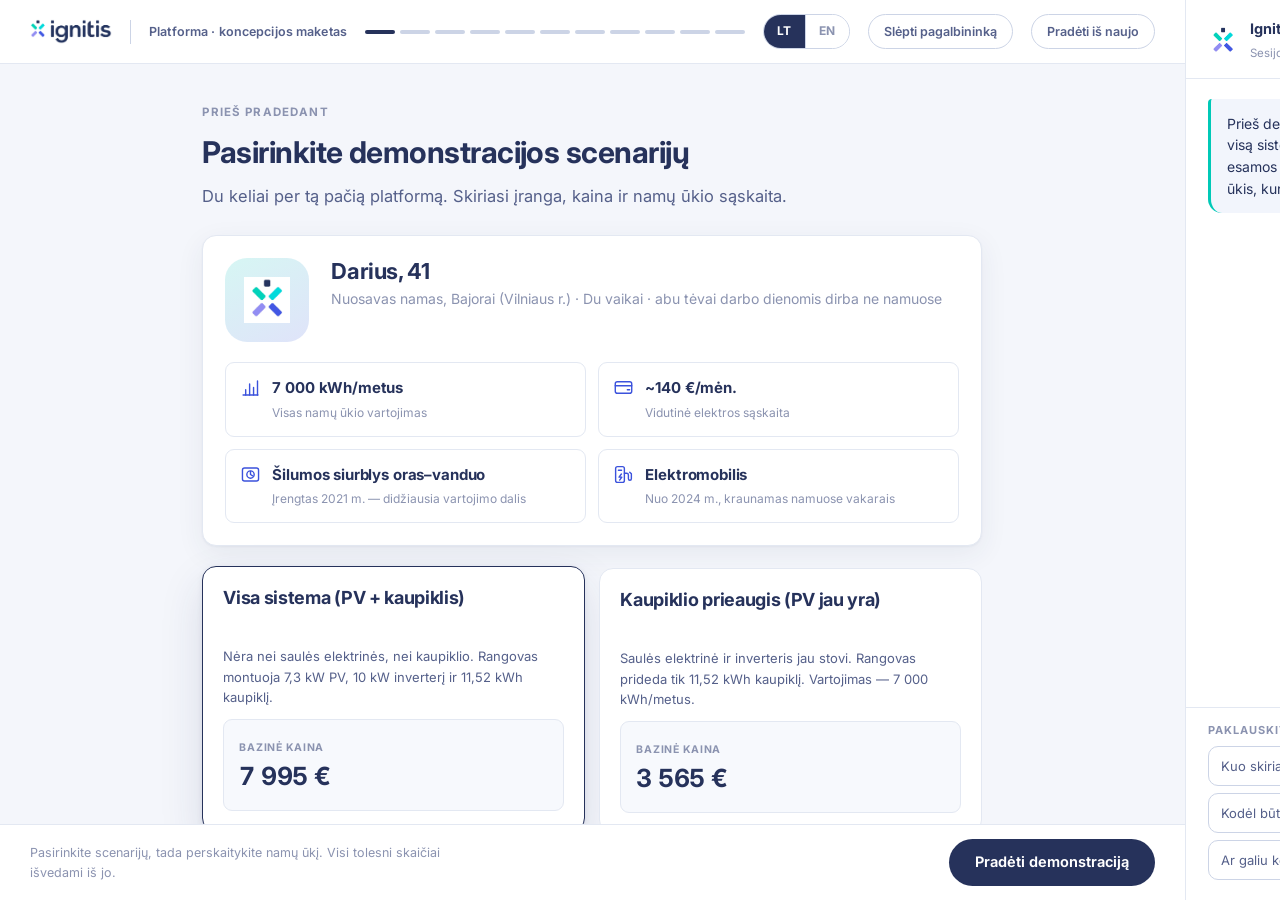
==== platform.html @ 2cd1658f "Drop remaining half-split % copy from the six-month bill screen Ignitis offer-summary rows already s" ====
<!doctype html>
<html lang="lt">
<head>
<meta charset="utf-8">
<meta name="viewport" content="width=device-width, initial-scale=1">
<title>Ignitis platforma — kaupiklis be pradinio įnašo (maketas)</title>
<link rel="icon" href="assets/ignitis-mark.png">
<link rel="preconnect" href="https://fonts.googleapis.com">
<link rel="preconnect" href="https://fonts.gstatic.com" crossorigin>
<link href="https://fonts.googleapis.com/css2?family=Inter:wght@400;500;600;700&display=swap" rel="stylesheet">
<link rel="stylesheet" href="css/styles.css?v=5">
<link rel="stylesheet" href="css/platform.css?v=5">
</head>
<body>

<div class="app" id="app">

  <header class="topbar">
    <img src="assets/ignitis-logo.png" alt="Ignitis">
    <div class="brandrule"></div>
    <div class="brandtag" id="brandtag">Platforma · koncepcijos maketas</div>
    <nav class="steps" id="steps" aria-label="Eiga"></nav>
    <div class="langswitch" id="langswitch" role="group" aria-label="Kalba">
      <button class="langbtn on" data-lang="lt">LT</button>
      <button class="langbtn" data-lang="en">EN</button>
    </div>
    <button class="topbtn" id="railBtn">Slėpti pagalbininką</button>
    <button class="topbtn" id="resetBtn">Pradėti iš naujo</button>
  </header>

  <main class="stage" id="stage"></main>

  <footer class="footbar">
    <div class="footnote" id="footnote"></div>
    <button class="btn ghost" id="backBtn">Atgal</button>
    <button class="btn" id="nextBtn">Tęsti</button>
  </footer>

  <aside class="rail">
    <div class="railhead">
      <img src="assets/ignitis-mark.png" alt="">
      <div><b id="agentName">Ignitis pagalbininkas</b><span id="agentRole"></span></div>
    </div>
    <div class="railbody" id="railBody"></div>
    <div class="asks" id="asks"></div>
  </aside>

</div>

<script src="js/platform-model.js?v=8"></script>
<script src="js/platform-app.js?v=11"></script>
</body>
</html>
---- css/styles.css ----
/* Ignitis brand palette sampled from the supplied logo files. */
:root {
  --navy: #26325b;
  --navy-deep: #1b2444;
  --navy-70: #55608a;
  --navy-45: #8b93b0;
  --teal: #00c9b7;
  --cyan: #0fd3de;
  --peri: #8b85ee;
  --blue: #3b52dc;

  --bg: #f4f6fb;
  --surface: #ffffff;
  --line: #e3e8f2;
  --line-strong: #ccd4e6;
  --ok: #0b9a72;
  --warn: #c2762a;
  --bad: #c2453f;

  --radius: 14px;
  --radius-sm: 9px;
  --shadow: 0 1px 2px rgba(38, 50, 91, .05), 0 8px 28px rgba(38, 50, 91, .07);
  --shadow-lift: 0 2px 6px rgba(38, 50, 91, .08), 0 18px 44px rgba(38, 50, 91, .13);
  --rail: 372px;
}

* { box-sizing: border-box; }

html, body { height: 100%; }

body {
  margin: 0;
  background: var(--bg);
  color: var(--navy);
  font-family: "Inter", "Segoe UI", system-ui, -apple-system, sans-serif;
  font-size: 15px;
  line-height: 1.55;
  -webkit-font-smoothing: antialiased;
}

h1, h2, h3, h4 { margin: 0; line-height: 1.2; letter-spacing: -.018em; font-weight: 700; }
h1 { font-size: 30px; }
h2 { font-size: 22px; }
h3 { font-size: 17px; }
p { margin: 0 0 12px; }
p:last-child { margin-bottom: 0; }
strong { font-weight: 650; }
button { font: inherit; color: inherit; }

.mono { font-variant-numeric: tabular-nums; }

/* ---------- shell ---------- */

.app {
  display: grid;
  grid-template-columns: 1fr var(--rail);
  grid-template-rows: 64px 1fr 76px;
  grid-template-areas: "top rail" "stage rail" "foot rail";
  height: 100vh;
}
.app.rail-hidden { grid-template-columns: 1fr 0; }
.app.rail-hidden .rail { display: none; }

/* ---------- top bar ---------- */

.topbar {
  grid-area: top;
  display: flex;
  align-items: center;
  gap: 22px;
  padding: 0 30px;
  background: var(--surface);
  border-bottom: 1px solid var(--line);
  z-index: 5;
}
.topbar img { height: 25px; display: block; }
.brandrule { width: 1px; height: 24px; background: var(--line-strong); }
.brandtag { font-size: 12.5px; font-weight: 600; color: var(--navy-70); letter-spacing: .01em; }

.steps { display: flex; gap: 5px; margin-left: auto; }
.step {
  width: 30px; height: 4px; border-radius: 3px;
  background: var(--line-strong); border: 0; padding: 0; cursor: pointer;
  transition: background .18s;
}
.step:hover { background: var(--navy-45); }
.step.done { background: var(--teal); }
.step.active { background: var(--navy); }

.topbtn {
  border: 1px solid var(--line-strong); background: var(--surface);
  border-radius: 999px; padding: 7px 15px; font-size: 12.5px; font-weight: 600;
  cursor: pointer; color: var(--navy-70); white-space: nowrap;
}
.topbtn:hover { border-color: var(--navy-45); color: var(--navy); }
.topbtn.on { background: var(--navy); border-color: var(--navy); color: #fff; }

/* ---------- stage ---------- */

.stage { grid-area: stage; overflow-y: auto; padding: 40px 30px 56px; }
.sheet { max-width: 780px; margin: 0 auto; }
.sheet.wide { max-width: 1000px; }

.eyebrow {
  font-size: 11.5px; font-weight: 700; letter-spacing: .1em; text-transform: uppercase;
  color: var(--navy-45); margin-bottom: 12px;
}
.lede { font-size: 16.5px; color: var(--navy-70); margin-top: 14px; }

.card {
  background: var(--surface); border: 1px solid var(--line);
  border-radius: var(--radius); box-shadow: var(--shadow); padding: 22px;
}
.card + .card { margin-top: 14px; }
.stack { margin-top: 26px; }

/* ---------- footer ---------- */

.footbar {
  grid-area: foot;
  display: flex; align-items: center; gap: 12px;
  padding: 0 30px; background: var(--surface); border-top: 1px solid var(--line);
}
.footnote { font-size: 12.5px; color: var(--navy-45); margin-right: auto; max-width: 460px; }

.btn {
  border: 0; border-radius: 999px; padding: 12px 26px;
  font-size: 14.5px; font-weight: 650; cursor: pointer;
  background: var(--navy); color: #fff; transition: transform .12s, box-shadow .18s, opacity .18s;
}
.btn:hover { box-shadow: 0 8px 20px rgba(38, 50, 91, .26); transform: translateY(-1px); }
.btn:disabled { opacity: .35; cursor: not-allowed; transform: none; box-shadow: none; }
.btn.ghost { background: transparent; color: var(--navy-70); border: 1px solid var(--line-strong); }
.btn.ghost:hover { color: var(--navy); border-color: var(--navy-45); box-shadow: none; }
.btn.accent { background: linear-gradient(96deg, var(--teal), var(--cyan)); color: var(--navy-deep); }

/* ---------- trigger screen ---------- */

.hero {
  background: linear-gradient(148deg, var(--navy-deep) 0%, var(--navy) 52%, #33418f 100%);
  color: #fff; border-radius: 20px; padding: 44px 44px 40px; position: relative; overflow: hidden;
}
.hero::after {
  content: ""; position: absolute; right: -110px; top: -110px; width: 380px; height: 380px;
  background: radial-gradient(circle, rgba(15, 211, 222, .5), transparent 62%);
}
.hero > * { position: relative; z-index: 1; }
.hero h1 { font-size: 38px; max-width: 17ch; }
.hero .lede { color: rgba(255, 255, 255, .82); max-width: 56ch; }
.hero .eyebrow { color: var(--cyan); }

.bigfig { display: flex; gap: 46px; margin-top: 32px; flex-wrap: wrap; }
.bigfig div span { display: block; font-size: 12px; letter-spacing: .06em; text-transform: uppercase; color: rgba(255, 255, 255, .6); }
.bigfig div b { font-size: 32px; font-weight: 700; letter-spacing: -.02em; }
.bigfig div em { font-style: normal; font-size: 12.5px; color: rgba(255, 255, 255, .62); }

.persona {
  display: flex; gap: 16px; align-items: flex-start;
  margin-top: 18px; padding: 16px 18px; border: 1px dashed var(--line-strong);
  border-radius: var(--radius); background: rgba(255, 255, 255, .6);
}
.persona img { width: 34px; height: 34px; opacity: .9; }
.persona p { font-size: 13.5px; color: var(--navy-70); }

/* ---------- icons ---------- */

.ico { width: 21px; height: 21px; display: block; flex: 0 0 auto; }
.ico.big { width: 26px; height: 26px; }
.ico path, .ico rect, .ico circle, .ico line {
  fill: none; stroke: currentColor; stroke-width: 1.6;
  stroke-linecap: round; stroke-linejoin: round;
}

/* hardware strip on offer cards */
.kit { display: flex; gap: 6px; margin: 16px 0 4px; }
.kititem { flex: 1; text-align: center; min-width: 0; }
.kititem .tile {
  height: 48px; border-radius: 11px; display: grid; place-items: center;
  margin-bottom: 6px; border: 1px solid transparent; position: relative;
}
.kititem.in .tile {
  background: linear-gradient(150deg, rgba(0, 201, 183, .26), rgba(59, 82, 220, .22));
  color: var(--navy); border-color: rgba(59, 82, 220, .22);
}
.kititem.owned .tile {
  background: #eef6f3; border: 1.5px solid #b7d9cc; color: var(--navy-70);
}
.kititem.owned b { color: var(--navy-70); }
.kititem.owned em { color: var(--ok); }
.kititem.out .tile { background: #f1f3f8; color: var(--navy-45); }
/* thin diagonal marks the thing you don't get, without hiding the icon */
.kititem.out .tile::after {
  content: ""; position: absolute; inset: 8px 5px;
  background: linear-gradient(to top right, transparent calc(50% - 1px), var(--navy-45) calc(50% - 1px),
    var(--navy-45) calc(50% + 1px), transparent calc(50% + 1px));
  opacity: .65;
}
.kititem b { display: block; font-size: 11.5px; line-height: 1.2; font-weight: 700; color: var(--navy); }
.kititem em {
  display: block; font-style: normal; font-size: 10px; color: var(--navy-45);
  letter-spacing: .01em; margin-top: 2px;
}
.kititem.out b, .kititem.out em { color: var(--navy-45); }
.kititem.later b { color: var(--navy-70); }
.kititem.later em { color: var(--peri); }

/* ---------- persona screen ---------- */

.pcard { display: flex; gap: 22px; align-items: flex-start; }
.pavatar {
  flex: 0 0 84px; height: 84px; border-radius: 22px; display: grid; place-items: center;
  background: linear-gradient(150deg, rgba(0, 201, 183, .16), rgba(59, 82, 220, .16));
}
.pavatar img { width: 46px; height: 46px; }
.pcard h2 { margin-bottom: 3px; }
.pcard .sub { font-size: 14px; color: var(--navy-45); }

.factgrid { display: grid; grid-template-columns: repeat(3, 1fr); gap: 12px; margin-top: 20px; }
.factcell {
  border: 1px solid var(--line); border-radius: var(--radius-sm); padding: 13px 14px;
  display: flex; gap: 11px; align-items: flex-start;
}
.factcell .ic2 { color: var(--blue); margin-top: 1px; }
.factcell b { display: block; font-size: 15px; letter-spacing: -.01em; }
.factcell span { font-size: 12px; color: var(--navy-45); }
.factcell.none .ic2 { color: var(--navy-45); }
.factcell.none b { color: var(--navy-45); }

/* ---------- reveal ---------- */

.fact { display: flex; gap: 18px; padding: 20px 0; border-top: 1px solid var(--line); }
.fact:first-child { border-top: 0; padding-top: 4px; }
.fact .num {
  flex: 0 0 118px; font-size: 27px; font-weight: 700; letter-spacing: -.02em;
  background: linear-gradient(92deg, var(--blue), var(--teal));
  -webkit-background-clip: text; background-clip: text; color: transparent;
}
.fact .num small { display: block; font-size: 11px; font-weight: 600; letter-spacing: .06em;
  text-transform: uppercase; color: var(--navy-45); -webkit-text-fill-color: var(--navy-45); }
.fact h3 { margin-bottom: 5px; }
.fact p { font-size: 14px; color: var(--navy-70); }

.chart { display: flex; align-items: flex-end; gap: 3px; height: 96px; margin: 6px 0 8px; }
.chart i {
  flex: 1; border-radius: 2px 2px 0 0; background: var(--line-strong); display: block; min-height: 2px;
}
.chart i.gen { background: linear-gradient(180deg, var(--cyan), var(--teal)); }
.chart i.use { background: var(--peri); }
.chartaxis { display: flex; justify-content: space-between; font-size: 11px; color: var(--navy-45); }
.legend { display: flex; gap: 16px; font-size: 12px; color: var(--navy-70); margin-top: 10px; }
.legend b { display: inline-block; width: 9px; height: 9px; border-radius: 2px; margin-right: 6px; }

/* ---------- detected assets ---------- */

.detected { display: flex; align-items: center; gap: 14px; padding: 13px 0; border-top: 1px solid var(--line); }
.detected:first-child { border-top: 0; }
.detected .ic {
  flex: 0 0 34px; height: 34px; border-radius: 9px; display: grid; place-items: center;
  background: #eef1f9; color: var(--blue);
}
.detected.absent .ic { color: var(--navy-45); }
.detected .body { flex: 1; min-width: 0; }
.detected .body b { display: block; font-size: 14.5px; }
.detected .body span { font-size: 12.5px; color: var(--navy-45); }
.conf { font-size: 11.5px; font-weight: 700; color: var(--ok); background: #e6f6f0; border-radius: 999px; padding: 3px 9px; }
.conf.mid { color: var(--warn); background: #fdf2e3; }
.linkbtn { border: 0; background: none; color: var(--blue); font-size: 12.5px; font-weight: 600; cursor: pointer; padding: 4px; }
.linkbtn:hover { text-decoration: underline; }

.toggle-row { display: flex; align-items: center; justify-content: space-between; gap: 16px; padding: 12px 0; border-top: 1px solid var(--line); }
.toggle-row span { font-size: 14.5px; }
.switch { position: relative; width: 46px; height: 26px; border-radius: 999px; border: 0; background: var(--line-strong); cursor: pointer; transition: background .18s; flex: 0 0 auto; }
.switch::after { content: ""; position: absolute; top: 3px; left: 3px; width: 20px; height: 20px; border-radius: 50%; background: #fff; transition: transform .18s; box-shadow: 0 1px 3px rgba(0,0,0,.2); }
.switch.on { background: var(--teal); }
.switch.on::after { transform: translateX(20px); }

/* ---------- choice cards ---------- */

.choices { display: grid; gap: 11px; }
.choice {
  text-align: left; background: var(--surface); border: 1.5px solid var(--line);
  border-radius: var(--radius); padding: 17px 19px; cursor: pointer;
  display: flex; align-items: center; gap: 15px; transition: border-color .16s, box-shadow .16s;
}
.choice:hover { border-color: var(--navy-45); }
.choice.sel { border-color: var(--blue); box-shadow: 0 0 0 3px rgba(59, 82, 220, .12); }
.choice.disabled { opacity: .42; cursor: not-allowed; }
.choice .tick {
  flex: 0 0 22px; height: 22px; border-radius: 50%; border: 1.5px solid var(--line-strong);
  display: grid; place-items: center; font-size: 12px; color: #fff;
}
.choice.sel .tick { background: var(--blue); border-color: var(--blue); }
.choice .txt { flex: 1; }
.choice .txt b { font-size: 15.5px; font-weight: 600; }
.choice .txt span { display: block; font-size: 12.5px; color: var(--navy-45); margin-top: 2px; }
.amap { font-size: 11px; font-weight: 700; letter-spacing: .05em; text-transform: uppercase; color: var(--peri); }

/* ---------- offer ---------- */

.offers { display: grid; grid-template-columns: repeat(3, 1fr); gap: 14px; align-items: start; }
.offer {
  background: var(--surface); border: 1.5px solid var(--line); border-radius: var(--radius);
  padding: 20px; cursor: pointer; position: relative; transition: border-color .16s, box-shadow .16s, transform .16s;
  display: flex; flex-direction: column; min-height: 100%;
}
.offer:hover { border-color: var(--navy-45); }
.offer.sel { border-color: var(--navy); box-shadow: var(--shadow-lift); transform: translateY(-2px); }
.offer.na { opacity: .5; }
.offer .tag {
  position: absolute; top: -10px; left: 18px; font-size: 10.5px; font-weight: 700;
  letter-spacing: .07em; text-transform: uppercase; padding: 3px 10px; border-radius: 999px;
  background: linear-gradient(96deg, var(--teal), var(--cyan)); color: var(--navy-deep);
}
.offer .vlabel { font-size: 11px; font-weight: 700; letter-spacing: .1em; color: var(--navy-45); }
.offer h3 { margin: 6px 0 3px; }
.offer .kicker { font-size: 12.5px; color: var(--navy-45); margin-bottom: 14px; }
.price { display: flex; align-items: baseline; gap: 5px; }
.price b { font-size: 34px; font-weight: 700; letter-spacing: -.025em; }
.price span { font-size: 13px; color: var(--navy-45); }
.upfront { font-size: 12.5px; color: var(--navy-70); margin-top: 3px; }
.netline {
  margin-top: 14px; padding: 11px 13px; border-radius: var(--radius-sm);
  background: #eefaf7; border: 1px solid #cdeee6; font-size: 13px;
}
.netline b { font-size: 17px; display: block; color: var(--ok); }
.netline.neg { background: #fdeeed; border-color: #f6d2cf; }
.netline.neg b { color: var(--bad); }
.feats { list-style: none; margin: 14px 0 0; padding: 0; font-size: 13px; }
.feats li { padding: 5px 0 5px 20px; position: relative; color: var(--navy-70); }
.feats li::before { content: "—"; position: absolute; left: 0; color: var(--navy-45); }
.honest {
  margin-top: auto; padding-top: 13px; font-size: 12.5px; color: var(--warn);
  border-top: 1px dashed var(--line-strong);
}
.honest::before { content: "Honestly: "; font-weight: 700; }
.units { display: flex; flex-wrap: wrap; gap: 5px; margin-top: 12px; }
.unit { font-size: 10.5px; font-weight: 650; padding: 3px 8px; border-radius: 5px; background: #eef1f9; color: var(--navy-70); }

/* ---------- breakdown ---------- */

.brk { display: flex; justify-content: space-between; gap: 14px; padding: 9px 0; border-top: 1px solid var(--line); font-size: 13.5px; }
.brk:first-of-type { border-top: 0; }
.brk .l { color: var(--navy-70); }
.brk .l em { display: block; font-style: normal; font-size: 11.5px; color: var(--navy-45); }
.brk .v { font-weight: 650; white-space: nowrap; }
/* Informational electricity components — muted so they do not look like the sum. */
.brk.detail { padding: 7px 0 7px 12px; font-size: 12.5px; border-top-style: dashed; }
.brk.detail .l { color: var(--navy-45); }
.brk.detail .v { font-weight: 550; color: var(--navy-70); }
.brk.detail:first-of-type { border-top: 0; padding-top: 2px; }
/* Net electricity subtotal that counts toward the monthly total. */
.brk.sub { border-top: 1px solid var(--navy-45); font-weight: 650; padding-top: 11px; margin-top: 2px; }
.brk.sub .l { color: var(--navy); }
.brk.total { border-top: 1.5px solid var(--navy); font-weight: 700; padding-top: 12px; }
.est { font-size: 11px; font-weight: 700; color: var(--warn); background: #fdf2e3; padding: 2px 7px; border-radius: 4px; margin-left: 6px; }

/* ---------- dispatch ---------- */

.dispatch { display: grid; grid-template-columns: repeat(3, 1fr); gap: 13px; }
.dcard {
  background: var(--surface); border: 1.5px solid var(--line); border-radius: var(--radius);
  padding: 19px; cursor: pointer; text-align: left; transition: border-color .16s, box-shadow .16s;
  display: flex; flex-direction: column;
}
.dcard:hover { border-color: var(--navy-45); }
.dcard.sel { border-color: var(--blue); box-shadow: 0 0 0 3px rgba(59, 82, 220, .12); }
.dcard h3 { margin-bottom: 8px; }
.dcard p { font-size: 13px; color: var(--navy-70); }
.dcard .dprice { margin-top: auto; padding-top: 14px; }
.dcard .dprice b { font-size: 26px; font-weight: 700; letter-spacing: -.02em; }
.dcard .dprice span { font-size: 12.5px; color: var(--navy-45); }
.dcard .delta { font-size: 12.5px; font-weight: 650; margin-top: 4px; }
.delta.up { color: var(--bad); }
.delta.down { color: var(--ok); }

.callout {
  margin-top: 16px; padding: 16px 18px; border-radius: var(--radius);
  background: linear-gradient(96deg, rgba(139, 133, 238, .13), rgba(15, 211, 222, .13));
  border: 1px solid rgba(139, 133, 238, .3); font-size: 14px;
}
.callout b { display: block; font-size: 20px; margin-bottom: 2px; }

/* ---------- next steps / operator ---------- */

.timeline { list-style: none; margin: 0; padding: 0; }
.timeline li { position: relative; padding: 0 0 22px 34px; border-left: 2px solid var(--line); margin-left: 9px; }
.timeline li:last-child { border-left-color: transparent; padding-bottom: 0; }
.timeline li::before {
  content: ""; position: absolute; left: -9px; top: 3px; width: 16px; height: 16px;
  border-radius: 50%; background: var(--surface); border: 3px solid var(--teal);
}
.timeline b { display: block; font-size: 15px; }
.timeline span { font-size: 13.5px; color: var(--navy-70); }

.bill { border: 1px solid var(--line); border-radius: var(--radius); overflow: hidden; }
.billrow { display: flex; justify-content: space-between; padding: 13px 18px; border-top: 1px solid var(--line); font-size: 14px; }
.billrow:first-child { border-top: 0; }
.billrow.head { background: #f7f9fd; font-weight: 700; }
.billrow.credit { color: var(--ok); }
.billrow.foot { background: var(--navy); color: #fff; font-weight: 700; font-size: 16px; }

/* ---------- agent rail ---------- */

.rail {
  grid-area: rail; background: var(--surface); border-left: 1px solid var(--line);
  display: flex; flex-direction: column; overflow: hidden;
}
.railhead { padding: 18px 22px 14px; border-bottom: 1px solid var(--line); display: flex; gap: 12px; align-items: center; }
.railhead img { width: 30px; height: 30px; }
.railhead b { display: block; font-size: 14.5px; }
.railhead span { font-size: 11.5px; color: var(--navy-45); }
.railbody { flex: 1; overflow-y: auto; padding: 20px 22px; }

.msg {
  background: #f2f5fc; border-radius: 4px 14px 14px 14px; padding: 14px 16px;
  font-size: 14px; color: var(--navy); margin-bottom: 12px; border-left: 3px solid var(--teal);
  animation: rise .28s ease both;
}
.msg.me { background: var(--navy); color: #fff; border-radius: 14px 14px 4px 14px; border-left: 0; margin-left: 34px; }
@keyframes rise { from { opacity: 0; transform: translateY(6px); } to { opacity: 1; transform: none; } }

.asks { padding: 14px 22px 20px; border-top: 1px solid var(--line); display: grid; gap: 7px; }
.asks .lbl { font-size: 11px; font-weight: 700; letter-spacing: .09em; text-transform: uppercase; color: var(--navy-45); }
.ask {
  text-align: left; background: var(--surface); border: 1px solid var(--line-strong);
  border-radius: 10px; padding: 9px 12px; font-size: 13px; cursor: pointer; color: var(--navy-70);
}
.ask:hover { border-color: var(--blue); color: var(--navy); }

/* ---------- presenter overlay ---------- */

.presenter {
  position: fixed; left: 0; right: 0; bottom: 0; z-index: 40;
  background: var(--navy-deep); color: #fff; border-top: 3px solid var(--teal);
  padding: 20px 30px 24px; height: 42vh; overflow-y: auto;
  box-shadow: 0 -14px 44px rgba(27, 36, 68, .4);
}
/* Keep the footer controls clickable while the overlay is open. */
body.presenting .app { height: 58vh; }
.presenter[hidden] { display: none; }
.pgrid { display: grid; grid-template-columns: 1.15fr 1fr 1.35fr; gap: 28px; max-width: 1400px; margin: 0 auto; }
.presenter h4 { font-size: 11px; letter-spacing: .1em; text-transform: uppercase; color: var(--cyan); margin-bottom: 10px; }
.presenter p, .presenter li { font-size: 13px; color: rgba(255, 255, 255, .78); }
.presenter ul { margin: 0; padding-left: 17px; }
.presenter li { margin-bottom: 6px; }
.presenter .close { position: absolute; right: 22px; top: 16px; background: none; border: 1px solid rgba(255,255,255,.3); color: #fff; border-radius: 999px; padding: 4px 12px; font-size: 12px; cursor: pointer; }

.pills { display: flex; flex-wrap: wrap; gap: 6px; margin-bottom: 12px; }
.pill { font-size: 11px; font-weight: 650; padding: 4px 10px; border-radius: 999px; border: 1px solid rgba(255,255,255,.22); color: rgba(255,255,255,.5); }
.pill.on { background: var(--teal); border-color: var(--teal); color: var(--navy-deep); }

.test { display: flex; gap: 10px; padding: 8px 0; border-top: 1px solid rgba(255,255,255,.12); }
.test:first-child { border-top: 0; }
.test .dot { flex: 0 0 8px; height: 8px; border-radius: 50%; margin-top: 6px; }
.dot.pass { background: var(--teal); }
.dot.partial { background: #f0b232; }
.dot.fail { background: #e2645e; }
.test b { display: block; font-size: 12.5px; color: #fff; font-weight: 600; }
.test span { font-size: 12px; color: rgba(255,255,255,.66); }

@media (max-width: 1180px) {
  .app { grid-template-columns: 1fr 320px; }
  .offers, .dispatch { grid-template-columns: 1fr; }
  .pgrid { grid-template-columns: 1fr; gap: 18px; }
}
---- css/platform.css ----
/* Platform demo — contractor variant.
   Loaded after styles.css. Only the components the household mockup does not
   already have: language switch, approach cards, contractor marketplace, credit
   application, the submitted-and-decided beats and checkout. Everything else
   (cards, kit strip, breakdown rows, timeline, bill, choice cards, dcard)
   is reused unchanged. */

/* ---------- measure adjustments ---------- */

/* Lithuanian runs longer than the English the base system was measured against,
   so the hero headline needs a wider measure and the chrome a tighter gap. */
.topbar { gap: 18px; }
.brandtag { white-space: nowrap; }
.hero h1 { max-width: 26ch; }
.hero .bigfig { gap: 32px; }

/* ---------- language switch ---------- */

.langswitch {
  display: flex; border: 1px solid var(--line-strong); border-radius: 999px;
  overflow: hidden; flex: 0 0 auto;
}
.langbtn {
  border: 0; background: var(--surface); padding: 7px 13px;
  font-size: 12px; font-weight: 700; letter-spacing: .04em;
  color: var(--navy-45); cursor: pointer;
}
.langbtn + .langbtn { border-left: 1px solid var(--line-strong); }
.langbtn:hover { color: var(--navy); }
.langbtn.on { background: var(--navy); color: #fff; }

/* Four facts read better as a square than as a row of three plus an orphan. */
.factgrid-4 { grid-template-columns: repeat(2, 1fr); }

/* Two tiles rather than four, so they must not stretch to fill the card. */
.kit-pair { max-width: 260px; }
.kit-triple { max-width: 380px; }

/* ---------- three-party strip ---------- */

.roles { display: grid; grid-template-columns: repeat(3, 1fr); gap: 12px; margin-top: 26px; }
.role {
  background: var(--surface); border: 1px solid var(--line); border-radius: var(--radius);
  box-shadow: var(--shadow); padding: 18px 19px;
}
.role .ic3 {
  width: 36px; height: 36px; border-radius: 10px; display: grid; place-items: center;
  background: linear-gradient(150deg, rgba(0, 201, 183, .2), rgba(59, 82, 220, .18));
  color: var(--navy); margin-bottom: 12px;
}
.role .who { font-size: 11px; font-weight: 700; letter-spacing: .09em; text-transform: uppercase; color: var(--navy-45); }
.role b { display: block; font-size: 15.5px; margin: 3px 0 6px; }
.role p { font-size: 13px; color: var(--navy-70); }

/* ---------- brand logos (contractors + financing partners) ---------- */

.brandlogo {
  display: block;
  object-fit: contain;
  object-position: left center;
  background: #fff;
  flex: 0 0 auto;
}
.brandlogo.contractor.card {
  width: 84px; height: 84px; border-radius: 14px;
  border: 1px solid var(--line); padding: 6px;
}
.brandlogo.contractor.hero {
  width: 88px; height: 88px; border-radius: 16px;
  border: 1px solid var(--line); padding: 6px;
}
.brandlogo.contractor.inline {
  width: 56px; height: 56px; border-radius: 12px;
  border: 1px solid var(--line); padding: 4px;
}
.brandlogo.contractor.mini,
.brandlogo.partner.mini,
.brandlogo.ignitis.mini {
  width: 26px; height: 26px; border-radius: 6px;
  border: 1px solid var(--line); padding: 2px; display: inline-block; vertical-align: middle;
}
.brandlogo.partner.term {
  height: 34px; width: auto; max-width: 140px;
  border: 0; padding: 0; background: transparent;
}
.brandlogo.partner.eyebrow,
.brandlogo.partner.inline {
  height: 26px; width: auto; max-width: 120px;
  border: 0; padding: 0; background: transparent;
}
.brandlogo.partner.strip {
  height: 28px; width: auto; max-width: 110px;
  border: 0; padding: 0; background: transparent;
}
.brandlogo.contractor.strip {
  width: 52px; height: 52px; border-radius: 10px;
  border: 1px solid var(--line); padding: 4px;
}
.brandlogo.ignitis {
  height: 22px; width: auto; max-width: 110px;
  border: 0; padding: 0; background: transparent;
}

.rbrand { display: flex; align-items: flex-start; gap: 12px; min-width: 0; }
.rbrand.compact { align-items: center; }
.rbrand h3 { margin: 0; }

.selectedbrand {
  display: flex; align-items: center; gap: 14px; flex-wrap: wrap;
  margin: 4px 0 8px;
}
.selectedbrand h1 { margin: 0; }

.dcardhead {
  display: flex; align-items: center; justify-content: space-between; gap: 12px;
  margin-bottom: 4px;
}
.dcardhead h3 { margin: 0; }

.partnerstrip,
.contractorstrip {
  display: flex; align-items: center; flex-wrap: wrap; gap: 10px;
  margin-top: 14px; padding-top: 12px; border-top: 1px solid var(--line);
}
.partnerstrip.ignitis { gap: 0; }

.partnerline,
.partyline,
.sentto-brand {
  display: inline-flex; align-items: center; gap: 8px; flex-wrap: wrap;
}
.partnerline.eyebrow,
.eyebrow.partnerline {
  display: inline-flex; align-items: center; gap: 10px;
}
.decision .by.partnerline { margin-top: 8px; }
.brk .l em.partyline,
.brk .l em { display: flex; align-items: center; gap: 8px; flex-wrap: wrap; }
.agreements .with .partyline { margin-left: 2px; }

/* ---------- how you buy ---------- */

.approach { display: grid; grid-template-columns: repeat(2, 1fr); gap: 14px; margin-top: 18px; align-items: start; }
.acard {
  background: var(--surface); border: 1.5px solid var(--line); border-radius: var(--radius);
  padding: 20px; cursor: pointer; position: relative; text-align: left;
  transition: border-color .16s, box-shadow .16s, transform .16s;
}
.acard:hover { border-color: var(--navy-45); }
.acard.sel { border-color: var(--navy); box-shadow: var(--shadow-lift); transform: translateY(-2px); }
/* Reserve two lines so the figures line up even when one title wraps. */
.acard h3 { font-size: 18px; max-width: 24ch; min-height: 2.5em; }
.acard p { font-size: 13px; color: var(--navy-70); margin: 14px 0 0; }
.acard .badge {
  position: absolute; top: -10px; left: 18px; font-size: 10.5px; font-weight: 700;
  letter-spacing: .06em; text-transform: uppercase; padding: 3px 10px; border-radius: 999px;
  background: linear-gradient(96deg, var(--teal), var(--cyan)); color: var(--navy-deep);
}
/* The second route is priced and shown, but not yet offered through us. */
.acard.off { cursor: not-allowed; opacity: .55; border-style: dashed; }
.acard.off:hover { border-color: var(--line); }
.acard.off .badge { background: var(--line); color: var(--navy-45); }

.afig {
  display: flex; gap: 22px; margin-top: 16px; padding: 14px 15px;
  border-radius: var(--radius-sm); background: #f7f9fd; border: 1px solid var(--line);
}
.afig .k { font-size: 10.5px; font-weight: 700; letter-spacing: .07em; text-transform: uppercase; color: var(--navy-45); }
.afig .v { font-size: 25px; font-weight: 700; letter-spacing: -.025em; display: block; }
.afig .v small { font-size: 12.5px; font-weight: 500; color: var(--navy-45); letter-spacing: 0; }
.afig .good { color: var(--ok); }

/* ---------- contractor marketplace ---------- */

.rangovai { display: grid; grid-template-columns: repeat(2, 1fr); gap: 14px; align-items: start; }
.rcard {
  background: var(--surface); border: 1.5px solid var(--line); border-radius: var(--radius);
  padding: 20px; cursor: pointer; position: relative; text-align: left;
  display: flex; flex-direction: column; min-height: 100%;
  transition: border-color .16s, box-shadow .16s, transform .16s;
}
.rcard:hover { border-color: var(--navy-45); }
.rcard.sel { border-color: var(--navy); box-shadow: var(--shadow-lift); transform: translateY(-2px); }
.rcard .badge {
  position: absolute; top: -10px; left: 18px; font-size: 10.5px; font-weight: 700;
  letter-spacing: .06em; text-transform: uppercase; padding: 3px 10px; border-radius: 999px;
  background: linear-gradient(96deg, var(--teal), var(--cyan)); color: var(--navy-deep);
}
.rhead { display: flex; align-items: flex-start; justify-content: space-between; gap: 12px; }
.rhead h3 { font-size: 18px; }
.rhead .since { font-size: 12px; color: var(--navy-45); margin-top: 2px; }

.stars { font-size: 12.5px; font-weight: 700; color: var(--navy); white-space: nowrap; }
.stars em { font-style: normal; color: var(--warn); margin-right: 4px; }
.stars span { display: block; font-weight: 400; font-size: 11px; color: var(--navy-45); text-align: right; }

/* the two figures every bundle is normalised to, always in the same place */
.rfig {
  display: flex; gap: 22px; margin: 16px 0 2px; padding: 14px 15px;
  border-radius: var(--radius-sm); background: #f7f9fd; border: 1px solid var(--line);
}
.rfig > div { min-width: 0; }
.rfig .k { font-size: 10.5px; font-weight: 700; letter-spacing: .07em; text-transform: uppercase; color: var(--navy-45); }
.rfig .v { font-size: 25px; font-weight: 700; letter-spacing: -.025em; display: block; }
.rfig .v small { font-size: 12.5px; font-weight: 500; color: var(--navy-45); letter-spacing: 0; }
.rfig .good { color: var(--ok); }
.rfig .bad { color: var(--bad); }

.specs { list-style: none; margin: 14px 0 0; padding: 0; font-size: 13px; }
.specs li { display: flex; justify-content: space-between; gap: 12px; padding: 6px 0; border-top: 1px solid var(--line); }
.specs li:first-child { border-top: 0; }
.specs .sk { color: var(--navy-45); }
.specs .sv { font-weight: 600; text-align: right; }

/* The base stylesheet hardcodes an English prefix here. Follow the document
   language instead, which the LT/EN switch keeps in sync. */
html[lang="lt"] .honest::before { content: "Atvirai: "; }
html[lang="en"] .honest::before { content: "Honestly: "; }

/* ---------- normalisation note ---------- */

.sizing {
  display: flex; gap: 16px; align-items: center; flex-wrap: wrap;
  padding: 16px 18px; border-radius: var(--radius);
  border: 1px dashed var(--line-strong); background: rgba(255, 255, 255, .7);
}
.sizing .sz { font-size: 21px; font-weight: 700; letter-spacing: -.02em; }
.sizing p { font-size: 12.5px; color: var(--navy-45); margin: 0; }

/* ---------- honest / dead-end panels ---------- */

.honestpanel {
  margin-top: 14px; padding: 16px 18px; border-radius: var(--radius);
  border: 1px solid #f0dcc2; background: #fdf7ee; font-size: 13.5px; color: var(--navy-70);
}
.honestpanel b { display: block; font-size: 14.5px; color: var(--warn); margin-bottom: 5px; }

.deadend {
  margin-top: 16px; padding: 20px 22px; border-radius: var(--radius);
  border: 1px solid #f6d2cf; background: #fdeeed;
}
.deadend b { display: block; font-size: 17px; color: var(--bad); margin-bottom: 6px; }
.deadend p { font-size: 13.5px; color: var(--navy-70); }

/* ---------- credit application ---------- */

.fillrow {
  display: flex; align-items: center; justify-content: space-between; gap: 16px;
  flex-wrap: wrap; margin-bottom: 18px; padding-bottom: 16px; border-bottom: 1px solid var(--line);
}
.fillrow p { font-size: 12.5px; color: var(--navy-45); margin: 0; max-width: 46ch; }
.fillbtn {
  border: 1.5px solid var(--blue); background: rgba(59, 82, 220, .07); color: var(--blue);
  border-radius: 999px; padding: 9px 18px; font-size: 13px; font-weight: 650; cursor: pointer;
  white-space: nowrap;
}
.fillbtn:hover { background: rgba(59, 82, 220, .13); }

.form { display: grid; grid-template-columns: 1fr 1fr; gap: 14px; }
.field { display: flex; flex-direction: column; gap: 5px; }
.field.wide { grid-column: 1 / -1; }
.field label { font-size: 12px; font-weight: 650; color: var(--navy-70); }
.field .box {
  border: 1px solid var(--line-strong); border-radius: var(--radius-sm);
  padding: 11px 13px; font-size: 14px; background: #fbfcfe; min-height: 44px;
  display: flex; align-items: center; color: var(--navy);
}
.field .box.empty { color: var(--navy-45); font-style: italic; background: var(--surface); }
.field .box.filled { background: #f3f7ff; border-color: rgba(59, 82, 220, .35); }

.sentto {
  margin-top: 16px; font-size: 12.5px; color: var(--navy-45);
  display: flex; gap: 9px; align-items: flex-start;
}

/* ---------- the time break ---------- */

.timebreak {
  text-align: center; padding: 34px 24px; border-radius: 20px;
  background: linear-gradient(148deg, var(--navy-deep) 0%, var(--navy) 60%, #33418f 100%);
  color: #fff; position: relative; overflow: hidden;
}
.timebreak::after {
  content: ""; position: absolute; left: 50%; top: -140px; width: 420px; height: 420px;
  transform: translateX(-50%);
  background: radial-gradient(circle, rgba(15, 211, 222, .35), transparent 62%);
}
.timebreak > * { position: relative; z-index: 1; }
.timebreak .el {
  font-size: 11.5px; font-weight: 700; letter-spacing: .12em; text-transform: uppercase;
  color: var(--cyan); margin-bottom: 14px;
}
.timebreak h1 { font-size: 30px; }
.timebreak p { font-size: 15px; color: rgba(255, 255, 255, .78); margin: 12px auto 0; max-width: 46ch; }

.decision {
  margin-top: 14px; border: 1.5px solid #cdeee6; background: #eefaf7;
  border-radius: var(--radius); padding: 22px;
}
.decision .ok {
  display: inline-flex; align-items: center; gap: 8px; font-size: 12px; font-weight: 700;
  letter-spacing: .06em; text-transform: uppercase; color: var(--ok);
  background: #fff; border: 1px solid #cdeee6; border-radius: 999px; padding: 5px 13px;
}
.decision h2 { margin: 14px 0 4px; }
.decision .by { font-size: 13px; color: var(--navy-70); }

/* Same panel while the partner is still deciding: amber rather than green. */
.decision.pending { border-color: #f0dcc2; background: #fdf7ee; }
.decision .wait {
  display: inline-flex; align-items: center; gap: 8px; font-size: 12px; font-weight: 700;
  letter-spacing: .06em; text-transform: uppercase; color: var(--warn);
  background: #fff; border: 1px solid #f0dcc2; border-radius: 999px; padding: 5px 13px;
}

/* ---------- checkout ---------- */

.duetoday {
  display: flex; align-items: baseline; justify-content: space-between; gap: 18px;
  flex-wrap: wrap; padding: 22px 24px; border-radius: var(--radius);
  background: var(--navy); color: #fff; margin-top: 14px;
}
.duetoday .k { font-size: 12px; font-weight: 700; letter-spacing: .09em; text-transform: uppercase; color: rgba(255, 255, 255, .6); }
.duetoday .v { font-size: 42px; font-weight: 700; letter-spacing: -.03em; display: block; }
.duetoday .then { font-size: 13.5px; color: rgba(255, 255, 255, .78); text-align: right; max-width: 34ch; }

.agreements { list-style: none; margin: 0; padding: 0; counter-reset: ag; }
.agreements li {
  display: flex; gap: 14px; padding: 14px 0; border-top: 1px solid var(--line);
}
.agreements li:first-child { border-top: 0; padding-top: 2px; }
.agreements li::before {
  counter-increment: ag; content: counter(ag);
  flex: 0 0 26px; height: 26px; border-radius: 50%; display: grid; place-items: center;
  background: #eef1f9; color: var(--navy-70); font-size: 12.5px; font-weight: 700;
}
.agreements b { display: block; font-size: 14.5px; }
.agreements span { display: block; font-size: 12.5px; color: var(--navy-45); }
.agreements .with { font-size: 12px; font-weight: 650; color: var(--blue); margin: 1px 0 3px; }

/* ---------- the bottom line ---------- */

/* The difference against the current bill, below the breakdown total. This is
   the figure the whole offer rests on, so it gets its own band. */
.diffline {
  display: flex; align-items: center; justify-content: space-between; gap: 18px;
  margin-top: 14px; padding: 16px 18px; border-radius: var(--radius);
  border: 1.5px solid #cdeee6; background: #eefaf7;
}
.diffline .k { font-size: 11px; font-weight: 700; letter-spacing: .08em; text-transform: uppercase; color: var(--navy-45); }
.diffline em { display: block; font-style: normal; font-size: 12.5px; color: var(--navy-70); margin-top: 3px; }
.diffline b { font-size: 29px; font-weight: 700; letter-spacing: -.025em; color: var(--ok); white-space: nowrap; }
.diffline.neg { border-color: #f6d2cf; background: #fdeeed; }
.diffline.neg b { color: var(--bad); }

@media (max-width: 1180px) {
  .rangovai, .roles, .approach, .form { grid-template-columns: 1fr; }
}
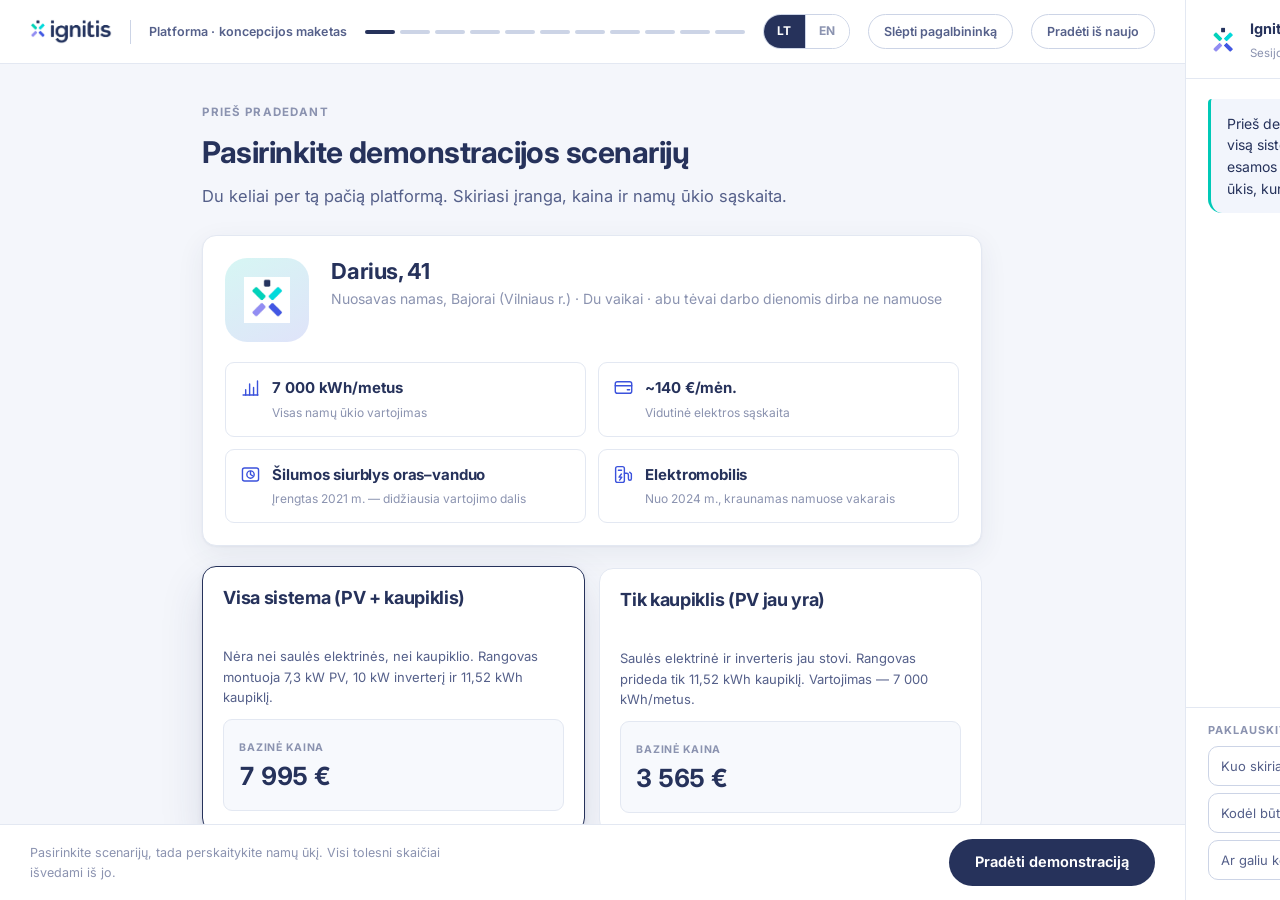
==== commit 9c9e27ae: "Rename LT add-on scenario label to Tik kaupiklis Profile scenario card now says “Tik kaupiklis (PV j" ====
--- a/platform.html
+++ b/platform.html
@@ -8,8 +8,8 @@
 <link rel="preconnect" href="https://fonts.googleapis.com">
 <link rel="preconnect" href="https://fonts.gstatic.com" crossorigin>
 <link href="https://fonts.googleapis.com/css2?family=Inter:wght@400;500;600;700&display=swap" rel="stylesheet">
-<link rel="stylesheet" href="css/styles.css?v=5">
-<link rel="stylesheet" href="css/platform.css?v=5">
+<link rel="stylesheet" href="css/styles.css?v=6">
+<link rel="stylesheet" href="css/platform.css?v=6">
 </head>
 <body>
 
@@ -47,7 +47,7 @@
 
 </div>
 
-<script src="js/platform-model.js?v=8"></script>
-<script src="js/platform-app.js?v=11"></script>
+<script src="js/platform-model.js?v=12"></script>
+<script src="js/platform-app.js?v=16"></script>
 </body>
 </html>
